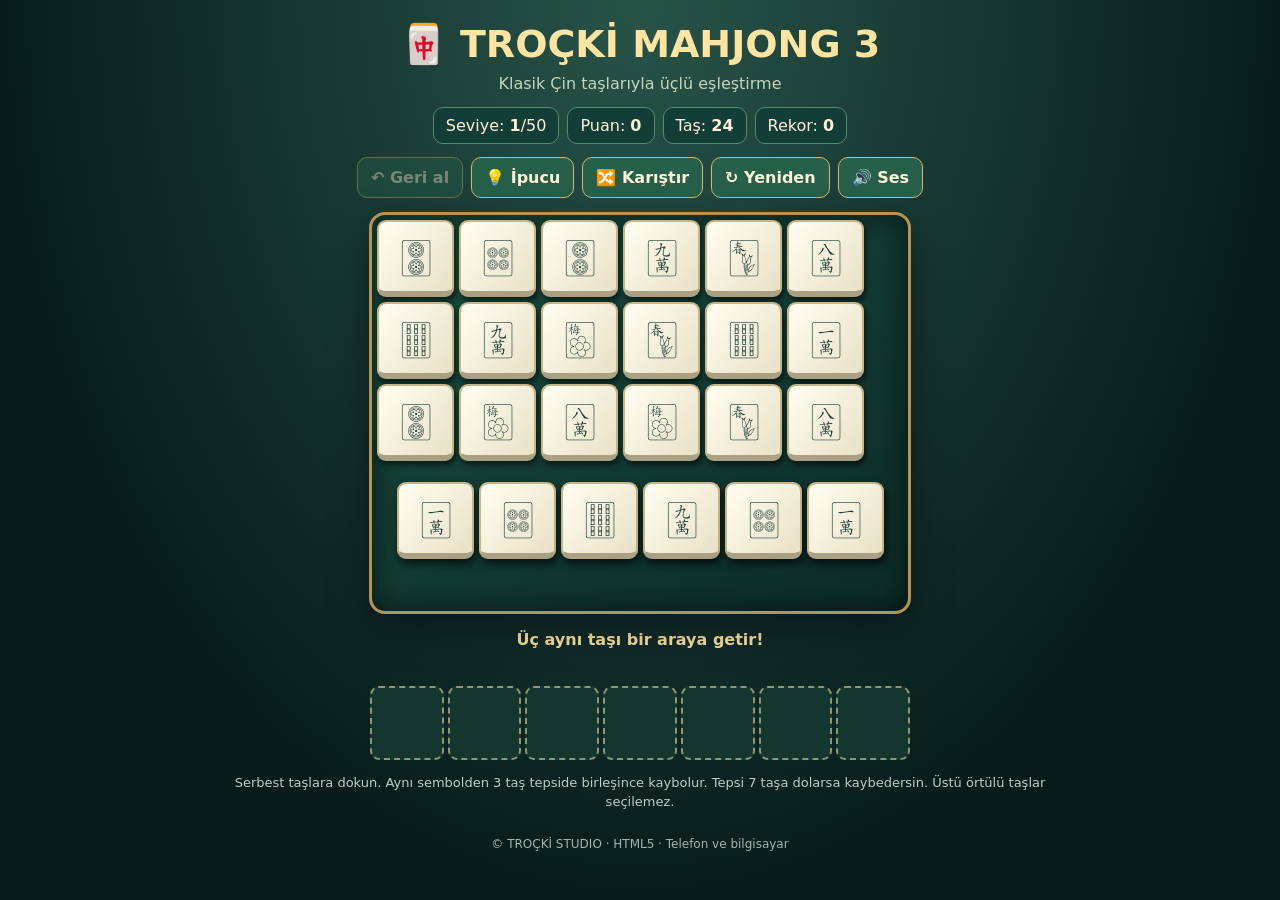
==== mahjong3/index.html @ 4e75f273 "Publish playable TROÇKİ Mahjong 3 HTML5 game" ====
<!doctype html><html lang="tr"><head><meta charset="utf-8"><meta name="viewport" content="width=device-width,initial-scale=1,viewport-fit=cover"><meta name="theme-color" content="#102a26"><title>TROÇKİ MAHJONG 3</title><style>
*{box-sizing:border-box}body{margin:0;background:radial-gradient(ellipse at top,#285448,#071b1b 72%);color:#fff3d9;font-family:system-ui,sans-serif;min-height:100dvh}main{max-width:850px;margin:auto;padding:14px}h1{text-align:center;margin:8px 0;color:#ffe4a2;font-size:clamp(25px,5vw,38px)}.sub{text-align:center;color:#c6d5bd;margin:0 0 14px}.stats,.tools{display:flex;gap:8px;justify-content:center;flex-wrap:wrap}.stats span{padding:8px 12px;background:#133d37;border:1px solid #548b71;border-radius:10px}button{font:inherit;cursor:pointer}button:disabled{opacity:.4;cursor:not-allowed}.tools button,.primary{border:1px solid #d7b878;background:#265f4a;color:#fff5d9;padding:10px 13px;border-radius:10px;font-weight:700}.tools{margin:13px 0}.board{position:relative;margin:14px auto;background:linear-gradient(145deg,#184a3c,#0c2b28);border:3px solid #b69354;border-radius:16px;box-shadow:inset 0 0 30px #0009,0 15px 40px #0006;overflow:hidden;touch-action:manipulation}.tile{position:absolute;display:grid;place-items:center;background:linear-gradient(130deg,#fffef1,#e9e1c7);color:#213f38;border:2px solid #c5b589;border-bottom:6px solid #aaa083;border-radius:9px;box-shadow:2px 4px 5px #0008;font-size:clamp(23px,5vw,38px);user-select:none;transition:transform .13s,opacity .2s}.tile:not(:disabled):hover{transform:translateY(-3px);filter:brightness(1.08)}.tile:disabled{filter:brightness(.66);cursor:default}.tile.top{box-shadow:2px 5px 8px #000a}.tray{display:grid;grid-template-columns:repeat(7,1fr);gap:4px;max-width:540px;margin:8px auto}.slot{aspect-ratio:1;display:grid;place-items:center;background:#15352f;border:2px dashed #8b9873;border-radius:9px;font-size:clamp(24px,5vw,38px)}.slot.filled{background:#eae0c4;color:#244638;border:2px solid #bca675}.notice{text-align:center;min-height:2.5em;color:#ffe5a5;font-weight:600}.help{text-align:center;color:#b7cfc5;font-size:13px;line-height:1.5}.overlay{position:fixed;inset:0;background:#000a;display:none;align-items:center;justify-content:center;padding:18px;z-index:10}.overlay.show{display:flex}.dialog{background:#123c34;border:2px solid #d6b36b;border-radius:20px;padding:25px;max-width:390px;text-align:center;box-shadow:0 20px 60px #000a}.dialog h2{color:#ffdf9c}a{color:#ffdfa0}footer{text-align:center;font-size:12px;color:#9eb7ad;padding:12px}
</style></head><body><main><h1>🀄 TROÇKİ MAHJONG 3</h1><p class="sub">Klasik Çin taşlarıyla üçlü eşleştirme</p><div class="stats"><span>Seviye: <b id="level">1</b>/50</span><span>Puan: <b id="score">0</b></span><span>Taş: <b id="left">0</b></span><span>Rekor: <b id="best">0</b></span></div><div class="tools"><button id="undo">↶ Geri al</button><button id="hint">💡 İpucu</button><button id="shuffle">🔀 Karıştır</button><button id="restart">↻ Yeniden</button><button id="sound">🔊 Ses</button></div><div id="board" class="board" aria-label="Mahjong oyun tahtası"></div><p class="notice" id="notice" aria-live="polite"></p><div class="tray" id="tray" aria-label="Yedi bölmeli toplama tepsisi"></div><p class="help">Serbest taşlara dokun. Aynı sembolden 3 taş tepside birleşince kaybolur. Tepsi 7 taşa dolarsa kaybedersin. Üstü örtülü taşlar seçilemez.</p><footer>© TROÇKİ STUDIO · HTML5 · Telefon ve bilgisayar</footer></main><div class="overlay" id="overlay"><div class="dialog"><h2 id="modalTitle"></h2><p id="modalText"></p><button class="primary" id="continue">Devam et</button></div></div><script>
(()=>{'use strict';const symbols=['🀄','🀅','🀆','🀇','🀈','🀉','🀊','🀋','🀌','🀍','🀎','🀏','🀐','🀑','🀒','🀓','🀔','🀕','🀖','🀗','🀘','🀙','🀚','🀛','🀜','🀝','🀞','🀟','🀠','🀡','🀢','🀣','🀤','🀥','🀦','🀧','🀨','🀩','🀪','🀫','🀬','🀭','🀮','🀯'];const $=id=>document.getElementById(id);let level=Math.min(50,Math.max(1,+localStorage.getItem('tm3level')||1)),score=+localStorage.getItem('tm3score')||0,best=+localStorage.getItem('tm3best')||0,tiles=[],tray=[],history=[],muted=false,ended=false,cell=52,boardW=0,boardH=0,mode='';const random=n=>Math.floor(Math.random()*n);function sound(freq=520){if(muted)return;try{const a=new(window.AudioContext||window.webkitAudioContext)(),o=a.createOscillator(),g=a.createGain();o.frequency.value=freq;o.type='sine';g.gain.setValueAtTime(.06,a.currentTime);g.gain.exponentialRampToValueAtTime(.001,a.currentTime+.12);o.connect(g);g.connect(a.destination);o.start();o.stop(a.currentTime+.13);o.onended=()=>a.close()}catch(e){}}function save(){localStorage.setItem('tm3level',level);localStorage.setItem('tm3score',score);localStorage.setItem('tm3best',best)}function overlaps(a,b){return Math.abs(a.x-b.x)<.82&&Math.abs(a.y-b.y)<.82}function free(t){return !tiles.some(u=>u.active&&u.z>t.z&&overlaps(u,t))}function remaining(){return tiles.filter(t=>t.active)}function newGame(){ended=false;tray=[];history=[];const groups=8+Math.min(10,Math.floor((level-1)/3)),chosen=[...symbols].sort(()=>Math.random()-.5).slice(0,groups);let values=chosen.flatMap(s=>[s,s,s]);for(let i=values.length-1;i>0;i--){let j=random(i+1);[values[i],values[j]]=[values[j],values[i]]}let positions=[];const cols=6,rows=Math.ceil(values.length/cols);for(let i=0;i<values.length;i++){let z=i>=Math.ceil(values.length*.72)?1:0;positions.push({x:i%cols+(z?.24:0),y:Math.floor(i/cols)+(z?.2:0),z})}tiles=positions.map((p,i)=>({...p,id:i,s:values[i],active:true}));render();$('notice').textContent='Üç aynı taşı bir araya getir!'}function render(){const board=$('board'),w=Math.min(board.parentElement.clientWidth-28,660);cell=Math.floor(Math.min(82,(w-16)/6.6));boardW=cell*6.6;boardH=cell*(Math.ceil(tiles.length/6)+.9);board.style.width=boardW+'px';board.style.height=boardH+'px';board.replaceChildren();for(const t of [...tiles].sort((a,b)=>a.z-b.z)){if(!t.active)continue;const b=document.createElement('button');b.className='tile'+(t.z?' top':'');b.style.cssText='left:'+(t.x*cell+5)+'px;top:'+(t.y*cell+5)+'px;width:'+(cell-5)+'px;height:'+(cell-5)+'px;z-index:'+(t.z+1);b.textContent=t.s;b.disabled=!free(t)||ended;b.setAttribute('aria-label','Mahjong taşı '+t.s);b.onclick=()=>pick(t.id);board.append(b)}$('tray').replaceChildren();for(let i=0;i<7;i++){const d=document.createElement('div');d.className='slot'+(tray[i]?' filled':'');d.textContent=tray[i]||'';$('tray').append(d)}$('level').textContent=level;$('score').textContent=score;$('best').textContent=best;$('left').textContent=remaining().length;$('undo').disabled=!history.length||ended;$('hint').disabled=ended;$('shuffle').disabled=ended}function pick(id){const t=tiles.find(t=>t.id===id);if(!t||!t.active||!free(t)||ended)return;history.push({tiles:tiles.map(x=>({...x})),tray:[...tray],score});t.active=false;tray.push(t.s);const n=tray.filter(s=>s===t.s).length;if(n===3){tray=tray.filter(s=>s!==t.s);score+=30+level*2;sound(760)}else{score+=5;sound(440)}best=Math.max(best,score);save();render();if(!remaining().length&&tray.length===0){ended=true;mode='win';show('🏆 Bölüm tamamlandı!','Harika! '+level+'. seviyeyi bitirdin.')}else if(tray.length>=7){ended=true;mode='lose';show('Tepsi doldu!','Yedi bölme doldu. Bölümü yeniden deneyebilirsin.')}else if(!remaining().some(free)){ended=true;mode='lose';show('Hamle kalmadı','Bölümü yeniden başlat veya karıştırmayı daha erken kullan.')}}function show(title,msg){$('modalTitle').textContent=title;$('modalText').textContent=msg;$('continue').textContent=mode==='win'?'Sonraki seviye':'Tekrar dene';$('overlay').classList.add('show')}function close(){$('overlay').classList.remove('show')}$('continue').onclick=()=>{close();if(mode==='win'){if(level<50)level++;else{level=1;score+=500}}save();newGame()};$('undo').onclick=()=>{if(!history.length||ended)return;const h=history.pop();tiles=h.tiles;tray=h.tray;score=h.score;save();render();$('notice').textContent='Son hamle geri alındı.'};$('hint').onclick=()=>{const avail=remaining().filter(free);const counts={};for(const t of avail)counts[t.s]=(counts[t.s]||0)+1;const match=avail.find(t=>counts[t.s]>=3||tray.includes(t.s))||avail[0];$('notice').textContent=match?'İpucu: '+match.s+' sembollü serbest taşı seç.':'Uygun taş bulunamadı.'};$('shuffle').onclick=()=>{const active=remaining(),vals=active.map(t=>t.s);for(let i=vals.length-1;i>0;i--){const j=random(i+1);[vals[i],vals[j]]=[vals[j],vals[i]]}active.forEach((t,i)=>t.s=vals[i]);history=[];render();$('notice').textContent='Kalan taşlar karıştırıldı.'};$('restart').onclick=()=>{score=0;save();newGame()};$('sound').onclick=()=>{muted=!muted;$('sound').textContent=muted?'🔇 Sessiz':'🔊 Ses'};window.addEventListener('resize',render);newGame()})();
</script></body></html>
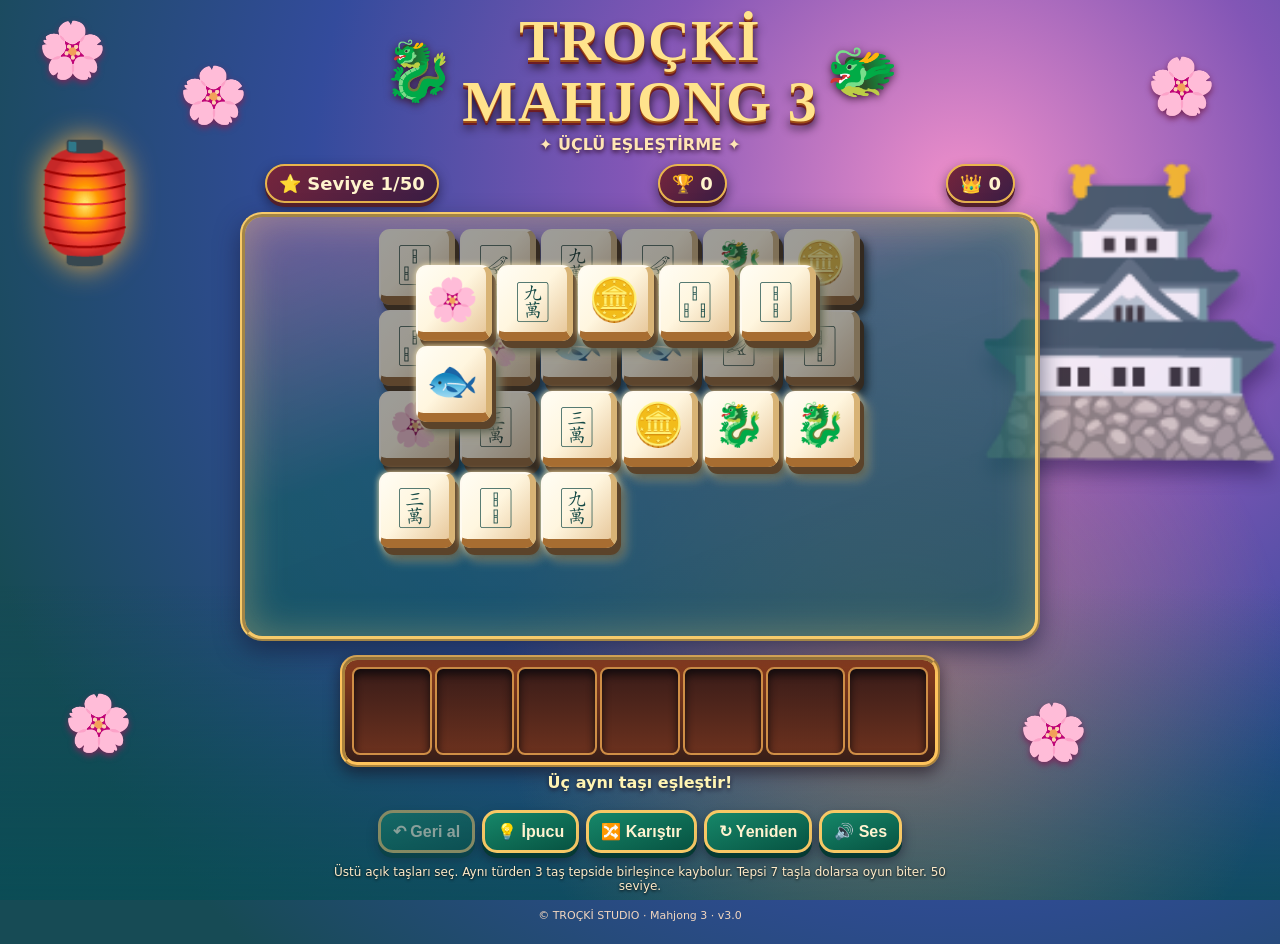
==== commit 4b81aad1: "Build colorful layered Mahjong 3 game v3 with responsive 3D-style tiles" ====
--- a/mahjong3/index.html
+++ b/mahjong3/index.html
@@ -1,5 +1,5 @@
-<!doctype html><html lang="tr"><head><meta charset="utf-8"><meta name="viewport" content="width=device-width,initial-scale=1,viewport-fit=cover"><meta name="theme-color" content="#102a26"><title>TROÇKİ MAHJONG 3</title><style>
-*{box-sizing:border-box}body{margin:0;background:radial-gradient(ellipse at top,#285448,#071b1b 72%);color:#fff3d9;font-family:system-ui,sans-serif;min-height:100dvh}main{max-width:850px;margin:auto;padding:14px}h1{text-align:center;margin:8px 0;color:#ffe4a2;font-size:clamp(25px,5vw,38px)}.sub{text-align:center;color:#c6d5bd;margin:0 0 14px}.stats,.tools{display:flex;gap:8px;justify-content:center;flex-wrap:wrap}.stats span{padding:8px 12px;background:#133d37;border:1px solid #548b71;border-radius:10px}button{font:inherit;cursor:pointer}button:disabled{opacity:.4;cursor:not-allowed}.tools button,.primary{border:1px solid #d7b878;background:#265f4a;color:#fff5d9;padding:10px 13px;border-radius:10px;font-weight:700}.tools{margin:13px 0}.board{position:relative;margin:14px auto;background:linear-gradient(145deg,#184a3c,#0c2b28);border:3px solid #b69354;border-radius:16px;box-shadow:inset 0 0 30px #0009,0 15px 40px #0006;overflow:hidden;touch-action:manipulation}.tile{position:absolute;display:grid;place-items:center;background:linear-gradient(130deg,#fffef1,#e9e1c7);color:#213f38;border:2px solid #c5b589;border-bottom:6px solid #aaa083;border-radius:9px;box-shadow:2px 4px 5px #0008;font-size:clamp(23px,5vw,38px);user-select:none;transition:transform .13s,opacity .2s}.tile:not(:disabled):hover{transform:translateY(-3px);filter:brightness(1.08)}.tile:disabled{filter:brightness(.66);cursor:default}.tile.top{box-shadow:2px 5px 8px #000a}.tray{display:grid;grid-template-columns:repeat(7,1fr);gap:4px;max-width:540px;margin:8px auto}.slot{aspect-ratio:1;display:grid;place-items:center;background:#15352f;border:2px dashed #8b9873;border-radius:9px;font-size:clamp(24px,5vw,38px)}.slot.filled{background:#eae0c4;color:#244638;border:2px solid #bca675}.notice{text-align:center;min-height:2.5em;color:#ffe5a5;font-weight:600}.help{text-align:center;color:#b7cfc5;font-size:13px;line-height:1.5}.overlay{position:fixed;inset:0;background:#000a;display:none;align-items:center;justify-content:center;padding:18px;z-index:10}.overlay.show{display:flex}.dialog{background:#123c34;border:2px solid #d6b36b;border-radius:20px;padding:25px;max-width:390px;text-align:center;box-shadow:0 20px 60px #000a}.dialog h2{color:#ffdf9c}a{color:#ffdfa0}footer{text-align:center;font-size:12px;color:#9eb7ad;padding:12px}
-</style></head><body><main><h1>🀄 TROÇKİ MAHJONG 3</h1><p class="sub">Klasik Çin taşlarıyla üçlü eşleştirme</p><div class="stats"><span>Seviye: <b id="level">1</b>/50</span><span>Puan: <b id="score">0</b></span><span>Taş: <b id="left">0</b></span><span>Rekor: <b id="best">0</b></span></div><div class="tools"><button id="undo">↶ Geri al</button><button id="hint">💡 İpucu</button><button id="shuffle">🔀 Karıştır</button><button id="restart">↻ Yeniden</button><button id="sound">🔊 Ses</button></div><div id="board" class="board" aria-label="Mahjong oyun tahtası"></div><p class="notice" id="notice" aria-live="polite"></p><div class="tray" id="tray" aria-label="Yedi bölmeli toplama tepsisi"></div><p class="help">Serbest taşlara dokun. Aynı sembolden 3 taş tepside birleşince kaybolur. Tepsi 7 taşa dolarsa kaybedersin. Üstü örtülü taşlar seçilemez.</p><footer>© TROÇKİ STUDIO · HTML5 · Telefon ve bilgisayar</footer></main><div class="overlay" id="overlay"><div class="dialog"><h2 id="modalTitle"></h2><p id="modalText"></p><button class="primary" id="continue">Devam et</button></div></div><script>
-(()=>{'use strict';const symbols=['🀄','🀅','🀆','🀇','🀈','🀉','🀊','🀋','🀌','🀍','🀎','🀏','🀐','🀑','🀒','🀓','🀔','🀕','🀖','🀗','🀘','🀙','🀚','🀛','🀜','🀝','🀞','🀟','🀠','🀡','🀢','🀣','🀤','🀥','🀦','🀧','🀨','🀩','🀪','🀫','🀬','🀭','🀮','🀯'];const $=id=>document.getElementById(id);let level=Math.min(50,Math.max(1,+localStorage.getItem('tm3level')||1)),score=+localStorage.getItem('tm3score')||0,best=+localStorage.getItem('tm3best')||0,tiles=[],tray=[],history=[],muted=false,ended=false,cell=52,boardW=0,boardH=0,mode='';const random=n=>Math.floor(Math.random()*n);function sound(freq=520){if(muted)return;try{const a=new(window.AudioContext||window.webkitAudioContext)(),o=a.createOscillator(),g=a.createGain();o.frequency.value=freq;o.type='sine';g.gain.setValueAtTime(.06,a.currentTime);g.gain.exponentialRampToValueAtTime(.001,a.currentTime+.12);o.connect(g);g.connect(a.destination);o.start();o.stop(a.currentTime+.13);o.onended=()=>a.close()}catch(e){}}function save(){localStorage.setItem('tm3level',level);localStorage.setItem('tm3score',score);localStorage.setItem('tm3best',best)}function overlaps(a,b){return Math.abs(a.x-b.x)<.82&&Math.abs(a.y-b.y)<.82}function free(t){return !tiles.some(u=>u.active&&u.z>t.z&&overlaps(u,t))}function remaining(){return tiles.filter(t=>t.active)}function newGame(){ended=false;tray=[];history=[];const groups=8+Math.min(10,Math.floor((level-1)/3)),chosen=[...symbols].sort(()=>Math.random()-.5).slice(0,groups);let values=chosen.flatMap(s=>[s,s,s]);for(let i=values.length-1;i>0;i--){let j=random(i+1);[values[i],values[j]]=[values[j],values[i]]}let positions=[];const cols=6,rows=Math.ceil(values.length/cols);for(let i=0;i<values.length;i++){let z=i>=Math.ceil(values.length*.72)?1:0;positions.push({x:i%cols+(z?.24:0),y:Math.floor(i/cols)+(z?.2:0),z})}tiles=positions.map((p,i)=>({...p,id:i,s:values[i],active:true}));render();$('notice').textContent='Üç aynı taşı bir araya getir!'}function render(){const board=$('board'),w=Math.min(board.parentElement.clientWidth-28,660);cell=Math.floor(Math.min(82,(w-16)/6.6));boardW=cell*6.6;boardH=cell*(Math.ceil(tiles.length/6)+.9);board.style.width=boardW+'px';board.style.height=boardH+'px';board.replaceChildren();for(const t of [...tiles].sort((a,b)=>a.z-b.z)){if(!t.active)continue;const b=document.createElement('button');b.className='tile'+(t.z?' top':'');b.style.cssText='left:'+(t.x*cell+5)+'px;top:'+(t.y*cell+5)+'px;width:'+(cell-5)+'px;height:'+(cell-5)+'px;z-index:'+(t.z+1);b.textContent=t.s;b.disabled=!free(t)||ended;b.setAttribute('aria-label','Mahjong taşı '+t.s);b.onclick=()=>pick(t.id);board.append(b)}$('tray').replaceChildren();for(let i=0;i<7;i++){const d=document.createElement('div');d.className='slot'+(tray[i]?' filled':'');d.textContent=tray[i]||'';$('tray').append(d)}$('level').textContent=level;$('score').textContent=score;$('best').textContent=best;$('left').textContent=remaining().length;$('undo').disabled=!history.length||ended;$('hint').disabled=ended;$('shuffle').disabled=ended}function pick(id){const t=tiles.find(t=>t.id===id);if(!t||!t.active||!free(t)||ended)return;history.push({tiles:tiles.map(x=>({...x})),tray:[...tray],score});t.active=false;tray.push(t.s);const n=tray.filter(s=>s===t.s).length;if(n===3){tray=tray.filter(s=>s!==t.s);score+=30+level*2;sound(760)}else{score+=5;sound(440)}best=Math.max(best,score);save();render();if(!remaining().length&&tray.length===0){ended=true;mode='win';show('🏆 Bölüm tamamlandı!','Harika! '+level+'. seviyeyi bitirdin.')}else if(tray.length>=7){ended=true;mode='lose';show('Tepsi doldu!','Yedi bölme doldu. Bölümü yeniden deneyebilirsin.')}else if(!remaining().some(free)){ended=true;mode='lose';show('Hamle kalmadı','Bölümü yeniden başlat veya karıştırmayı daha erken kullan.')}}function show(title,msg){$('modalTitle').textContent=title;$('modalText').textContent=msg;$('continue').textContent=mode==='win'?'Sonraki seviye':'Tekrar dene';$('overlay').classList.add('show')}function close(){$('overlay').classList.remove('show')}$('continue').onclick=()=>{close();if(mode==='win'){if(level<50)level++;else{level=1;score+=500}}save();newGame()};$('undo').onclick=()=>{if(!history.length||ended)return;const h=history.pop();tiles=h.tiles;tray=h.tray;score=h.score;save();render();$('notice').textContent='Son hamle geri alındı.'};$('hint').onclick=()=>{const avail=remaining().filter(free);const counts={};for(const t of avail)counts[t.s]=(counts[t.s]||0)+1;const match=avail.find(t=>counts[t.s]>=3||tray.includes(t.s))||avail[0];$('notice').textContent=match?'İpucu: '+match.s+' sembollü serbest taşı seç.':'Uygun taş bulunamadı.'};$('shuffle').onclick=()=>{const active=remaining(),vals=active.map(t=>t.s);for(let i=vals.length-1;i>0;i--){const j=random(i+1);[vals[i],vals[j]]=[vals[j],vals[i]]}active.forEach((t,i)=>t.s=vals[i]);history=[];render();$('notice').textContent='Kalan taşlar karıştırıldı.'};$('restart').onclick=()=>{score=0;save();newGame()};$('sound').onclick=()=>{muted=!muted;$('sound').textContent=muted?'🔇 Sessiz':'🔊 Ses'};window.addEventListener('resize',render);newGame()})();
+<!doctype html><html lang="tr"><head><meta charset="utf-8"><meta name="viewport" content="width=device-width,initial-scale=1,viewport-fit=cover"><meta name="theme-color" content="#541b3d"><title>TROÇKİ MAHJONG 3</title><style>
+*{box-sizing:border-box}html,body{margin:0;min-height:100%;font-family:system-ui,-apple-system,sans-serif}body{color:#fff4cd;background:radial-gradient(circle at 75% 20%,#ee8fca 0,#8356b6 27%,#334b9c 53%,#174b55 85%);overflow-x:hidden}.scene{position:fixed;inset:0;pointer-events:none;overflow:hidden}.scene:before{content:"";position:absolute;inset:0;background:radial-gradient(circle at 70% 76%,#f4a54b66,transparent 35%),linear-gradient(transparent 65%,#074d56bb)}.pagoda{position:absolute;right:-12px;top:18%;font-size:clamp(110px,24vw,260px);filter:drop-shadow(0 14px 10px #25154c99);opacity:.85}.lantern{position:absolute;left:1%;top:15%;font-size:clamp(55px,11vw,115px);filter:drop-shadow(0 0 15px #f7ad42)}.flower{position:absolute;color:#ff91c8;text-shadow:0 3px 6px #78285b;font-size:clamp(24px,5vw,55px)}.f1{left:3%;top:2%}.f2{left:14%;top:7%}.f3{right:5%;top:6%}.f4{right:15%;bottom:15%}.f5{left:5%;bottom:16%}main{position:relative;max-width:950px;margin:auto;padding:10px 10px 22px;min-height:100dvh}.head{display:flex;align-items:center;justify-content:center;gap:8px}.dragon{font-size:clamp(24px,6vw,58px);filter:drop-shadow(0 2px 4px #3b1633)}h1{margin:0;text-align:center;font-family:Georgia,serif;font-size:clamp(25px,6vw,58px);line-height:1.06;letter-spacing:1px;color:#ffe38c;text-shadow:0 2px #9e4c16,0 4px #6c1c26,0 7px 10px #201125}.subtitle{margin:2px auto 10px;text-align:center;font-weight:800;color:#ffe5b4;text-shadow:0 2px 5px #32112b}.stats{display:flex;justify-content:space-between;align-items:center;gap:7px;margin:5px auto 9px;max-width:750px}.pill{background:linear-gradient(130deg,#75253c,#3a1d45);border:2px solid #e9b54c;border-radius:40px;padding:7px 12px;box-shadow:0 4px 0 #55202b,0 5px 12px #171026a0;font-weight:800;font-size:clamp(12px,2.8vw,18px)}.board-shell{border:5px ridge #f7ca6a;border-radius:22px;background:linear-gradient(160deg,#d882a766,#165b64b8 42%,#0b5259bb);box-shadow:0 10px 25px #161c3b99,inset 0 0 40px #ffdc8055;position:relative;padding:9px 4px;margin:auto;max-width:800px}.board{position:relative;margin:auto;touch-action:manipulation}.tile{position:absolute;display:grid;place-items:center;padding:0;line-height:1;border:2px solid #fffaf0;border-right:6px solid #d8b375;border-bottom:9px solid #a76d31;border-radius:11px;background:linear-gradient(132deg,#fffdf4 0%,#fff6df 48%,#e8c99d 100%);color:#164a46;box-shadow:4px 7px 0 #5b432a,7px 11px 10px #102127b8;transition:transform .15s,filter .15s,opacity .15s;cursor:pointer;user-select:none;-webkit-tap-highlight-color:transparent}.tile:active:not(:disabled){transform:translateY(-6px) scale(1.05)}.tile:disabled{filter:brightness(.62) saturate(.65);cursor:default}.tile.free{filter:drop-shadow(0 0 3px #ffedb6)}.tile.hint{outline:4px solid #fff85b;animation:blink .7s infinite alternate}@keyframes blink{to{filter:brightness(1.4);transform:translateY(-4px)}}.tray-frame{max-width:600px;margin:14px auto 6px;padding:7px;border:5px ridge #ffc45c;border-radius:17px;background:linear-gradient(#8d3d1d,#381e18);box-shadow:0 6px 15px #170e1b99}.tray{display:grid;grid-template-columns:repeat(7,minmax(0,1fr));gap:3px}.slot{aspect-ratio:1/1.1;border-radius:8px;background:linear-gradient(#391c19,#6b311e);border:2px solid #cf8e46;box-shadow:inset 0 5px 9px #130c0d;display:grid;place-items:center;color:#184b45}.slot.filled{background:linear-gradient(140deg,#fffdf1,#edcb91);border:2px solid #fff4d2;box-shadow:inset -4px -5px #d2a55b}.tools{display:flex;justify-content:center;flex-wrap:wrap;gap:7px;margin:12px auto}.tools button,.action{background:linear-gradient(160deg,#168769,#075342);border:3px solid #f7c865;border-radius:15px;box-shadow:0 5px 0 #063a33,0 7px 12px #17172c99;color:#fff3d0;padding:9px 12px;font-weight:800;font-size:clamp(12px,2.7vw,16px);cursor:pointer}.tools button:disabled{opacity:.5}.message{min-height:25px;text-align:center;color:#fff4b3;font-weight:800;text-shadow:0 2px 4px #1d1d32}.help{text-align:center;font-size:12px;color:#ffebc8;max-width:620px;margin:12px auto;text-shadow:0 1px 3px #000}.overlay{position:fixed;inset:0;background:#170d28c9;display:none;align-items:center;justify-content:center;z-index:20;padding:16px}.overlay.show{display:flex}.modal{background:linear-gradient(150deg,#742b64,#174c55);border:4px ridge #ffd37d;border-radius:22px;padding:24px;text-align:center;max-width:380px;box-shadow:0 15px 50px #000b}.modal h2{color:#ffe58f}footer{text-align:center;font-size:11px;color:#f2d6bf;margin-top:16px}@media(max-width:520px){.board-shell{padding:5px 0;border-width:3px}.stats{gap:4px}.pill{padding:6px 8px}.tools button{padding:9px 8px;border-width:2px}.tray-frame{margin-top:10px}.pagoda{right:-30px;opacity:.55}}
+</style></head><body><div class="scene"><div class="pagoda">🏯</div><div class="lantern">🏮</div><div class="flower f1">🌸</div><div class="flower f2">🌸</div><div class="flower f3">🌸</div><div class="flower f4">🌸</div><div class="flower f5">🌸</div></div><main><div class="head"><span class="dragon">🐉</span><h1>TROÇKİ<br>MAHJONG 3</h1><span class="dragon">🐲</span></div><p class="subtitle">✦ ÜÇLÜ EŞLEŞTİRME ✦</p><div class="stats"><span class="pill">⭐ Seviye <b id="level">1</b></span><span class="pill">🏆 <b id="score">0</b></span><span class="pill">👑 <b id="best">0</b></span></div><div class="board-shell"><div class="board" id="board"></div></div><div class="tray-frame"><div class="tray" id="tray"></div></div><div class="message" id="message" aria-live="polite"></div><div class="tools"><button id="undo">↶ Geri al</button><button id="hint">💡 İpucu</button><button id="shuffle">🔀 Karıştır</button><button id="restart">↻ Yeniden</button><button id="sound">🔊 Ses</button></div><p class="help">Üstü açık taşları seç. Aynı türden 3 taş tepside birleşince kaybolur. Tepsi 7 taşla dolarsa oyun biter. 50 seviye.</p><footer>© TROÇKİ STUDIO · Mahjong 3 · v3.0</footer></main><div class="overlay" id="overlay"><div class="modal"><h2 id="modalTitle"></h2><p id="modalBody"></p><button class="action" id="next">Devam et</button></div></div><script>
+(()=>{'use strict';const $=x=>document.getElementById(x);const icons=['🐉','🌸','🎋','🏮','🪷','🪙','🏯','🐟','🀄','🀅','🀆','🀇','🀈','🀉','🀊','🀋','🀌','🀍','🀎','🀏','🀐','🀑','🀒','🀓'];let level=Number(localStorage.getItem('tm3v3level'))||1,score=Number(localStorage.getItem('tm3v3score'))||0,best=Number(localStorage.getItem('tm3v3best'))||0,tiles=[],tray=[],undo=[],muted=false,over=false,mode='',size=54,hintId=-1;const rnd=n=>Math.floor(Math.random()*n);function persist(){localStorage.setItem('tm3v3level',level);localStorage.setItem('tm3v3score',score);localStorage.setItem('tm3v3best',best)}function beep(f=500){if(muted)return;try{const ctx=new(window.AudioContext||window.webkitAudioContext)(),osc=ctx.createOscillator(),gain=ctx.createGain();osc.type='sine';osc.frequency.value=f;gain.gain.setValueAtTime(.07,ctx.currentTime);gain.gain.exponentialRampToValueAtTime(.001,ctx.currentTime+.14);osc.connect(gain);gain.connect(ctx.destination);osc.start();osc.stop(ctx.currentTime+.15);osc.onended=()=>ctx.close()}catch(e){}}function cover(a,b){return b.active&&b.z>a.z&&Math.abs(a.x-b.x)<.85&&Math.abs(a.y-b.y)<.85}function free(t){return !tiles.some(b=>cover(t,b))}function left(){return tiles.filter(t=>t.active)}function start(){over=false;tray=[];undo=[];hintId=-1;let groups=9+Math.min(7,Math.floor((level-1)/5));const syms=[...icons].sort(()=>Math.random()-.5).slice(0,groups);let vals=syms.flatMap(s=>[s,s,s]);const cols=6;const positions=[];const bottomCount=Math.ceil(vals.length*.67/3)*3;for(let i=0;i<bottomCount;i++)positions.push({x:i%cols,y:Math.floor(i/cols),z:0});const topCount=vals.length-bottomCount;for(let i=0;i<topCount;i++)positions.push({x:(i%5)+.46,y:Math.floor(i/5)+.45,z:1});const order=[...positions.keys()].sort((a,b)=>positions[b].z-positions[a].z);let pool=[...vals];tiles=positions.map((p,id)=>({...p,id,s:'',active:true}));for(const id of order){let idx=rnd(pool.length);tiles[id].s=pool.splice(idx,1)[0]}$('message').textContent='Üç aynı taşı eşleştir!';render()}function render(){const board=$('board');size=Math.max(38,Math.min(81,Math.floor((Math.min(window.innerWidth-34,770)-24)/6.6)));const cols=6;const rows=Math.ceil(tiles.filter(t=>t.z===0).length/cols);board.style.width=(size*6.55)+'px';board.style.height=(size*(rows+.95))+'px';board.replaceChildren();for(const t of [...tiles].sort((a,b)=>a.z-b.z)){if(!t.active)continue;const b=document.createElement('button');b.className='tile '+(free(t)?'free':'')+(hintId===t.id?' hint':'');b.style.left=(t.x*size+4)+'px';b.style.top=(t.y*size+3)+'px';b.style.width=(size-5)+'px';b.style.height=(size-5)+'px';b.style.zIndex=t.z+1;b.style.fontSize=Math.floor(size*.53)+'px';b.textContent=t.s;b.disabled=over||!free(t);b.setAttribute('aria-label','Taş '+t.s);b.onclick=()=>pick(t.id);board.append(b)}$('tray').replaceChildren();for(let i=0;i<7;i++){const d=document.createElement('div');d.className='slot'+(tray[i]?' filled':'');d.textContent=tray[i]||'';d.style.fontSize=Math.floor(Math.min(size*.52,36))+'px';$('tray').append(d)}$('level').textContent=level+'/50';$('score').textContent=score;$('best').textContent=best;$('undo').disabled=!undo.length||over}function pick(id){const t=tiles.find(t=>t.id===id);if(!t||!t.active||!free(t)||over)return;undo.push({tiles:tiles.map(x=>({...x})),tray:[...tray],score});hintId=-1;t.active=false;tray.push(t.s);if(tray.filter(s=>s===t.s).length===3){tray=tray.filter(s=>s!==t.s);score+=30+level*3;beep(780);$('message').textContent='✨ Üçlü eşleşme! +'+(30+level*3)}else{score+=5;beep(460);$('message').textContent='Taş toplandı'}best=Math.max(best,score);persist();render();if(left().length===0&&tray.length===0){over=true;mode='win';modal('🏆 Bölüm tamamlandı!','Muhteşem! Yeni seviyeye geçebilirsin.')}else if(tray.length===7){over=true;mode='lose';modal('Tepsi doldu!','Yeniden deneyerek daha iyi bir strateji kur.')}else if(!left().some(free)){over=true;mode='lose';modal('Hamle kalmadı','Bölümü yeniden deneyebilirsin.')}}function modal(title,body){$('modalTitle').textContent=title;$('modalBody').textContent=body;$('next').textContent=mode==='win'?'Sonraki seviye':'Tekrar dene';$('overlay').classList.add('show')}$('next').onclick=()=>{$('overlay').classList.remove('show');if(mode==='win'){level=level===50?1:level+1;persist()}start()};$('undo').onclick=()=>{if(over||!undo.length)return;const h=undo.pop();tiles=h.tiles;tray=h.tray;score=h.score;hintId=-1;persist();render();$('message').textContent='Son hamle geri alındı'};$('hint').onclick=()=>{if(over)return;const available=left().filter(free);const count={};available.forEach(t=>count[t.s]=(count[t.s]||0)+1);const choice=available.find(t=>tray.includes(t.s))||available.find(t=>count[t.s]>=3)||available[0];hintId=choice?choice.id:-1;render();$('message').textContent=choice?'💡 Parlayan taşı seç':'Serbest taş yok'};$('shuffle').onclick=()=>{if(over)return;const remaining=left(),values=remaining.map(t=>t.s);for(let i=values.length-1;i>0;i--){const j=rnd(i+1);[values[i],values[j]]=[values[j],values[i]]}remaining.forEach((t,i)=>t.s=values[i]);hintId=-1;undo=[];render();$('message').textContent='🔀 Taşlar karıştırıldı'};$('restart').onclick=()=>{score=0;persist();start()};$('sound').onclick=()=>{muted=!muted;$('sound').textContent=muted?'🔇 Sessiz':'🔊 Ses'};window.addEventListener('resize',render);start()})();
 </script></body></html>
